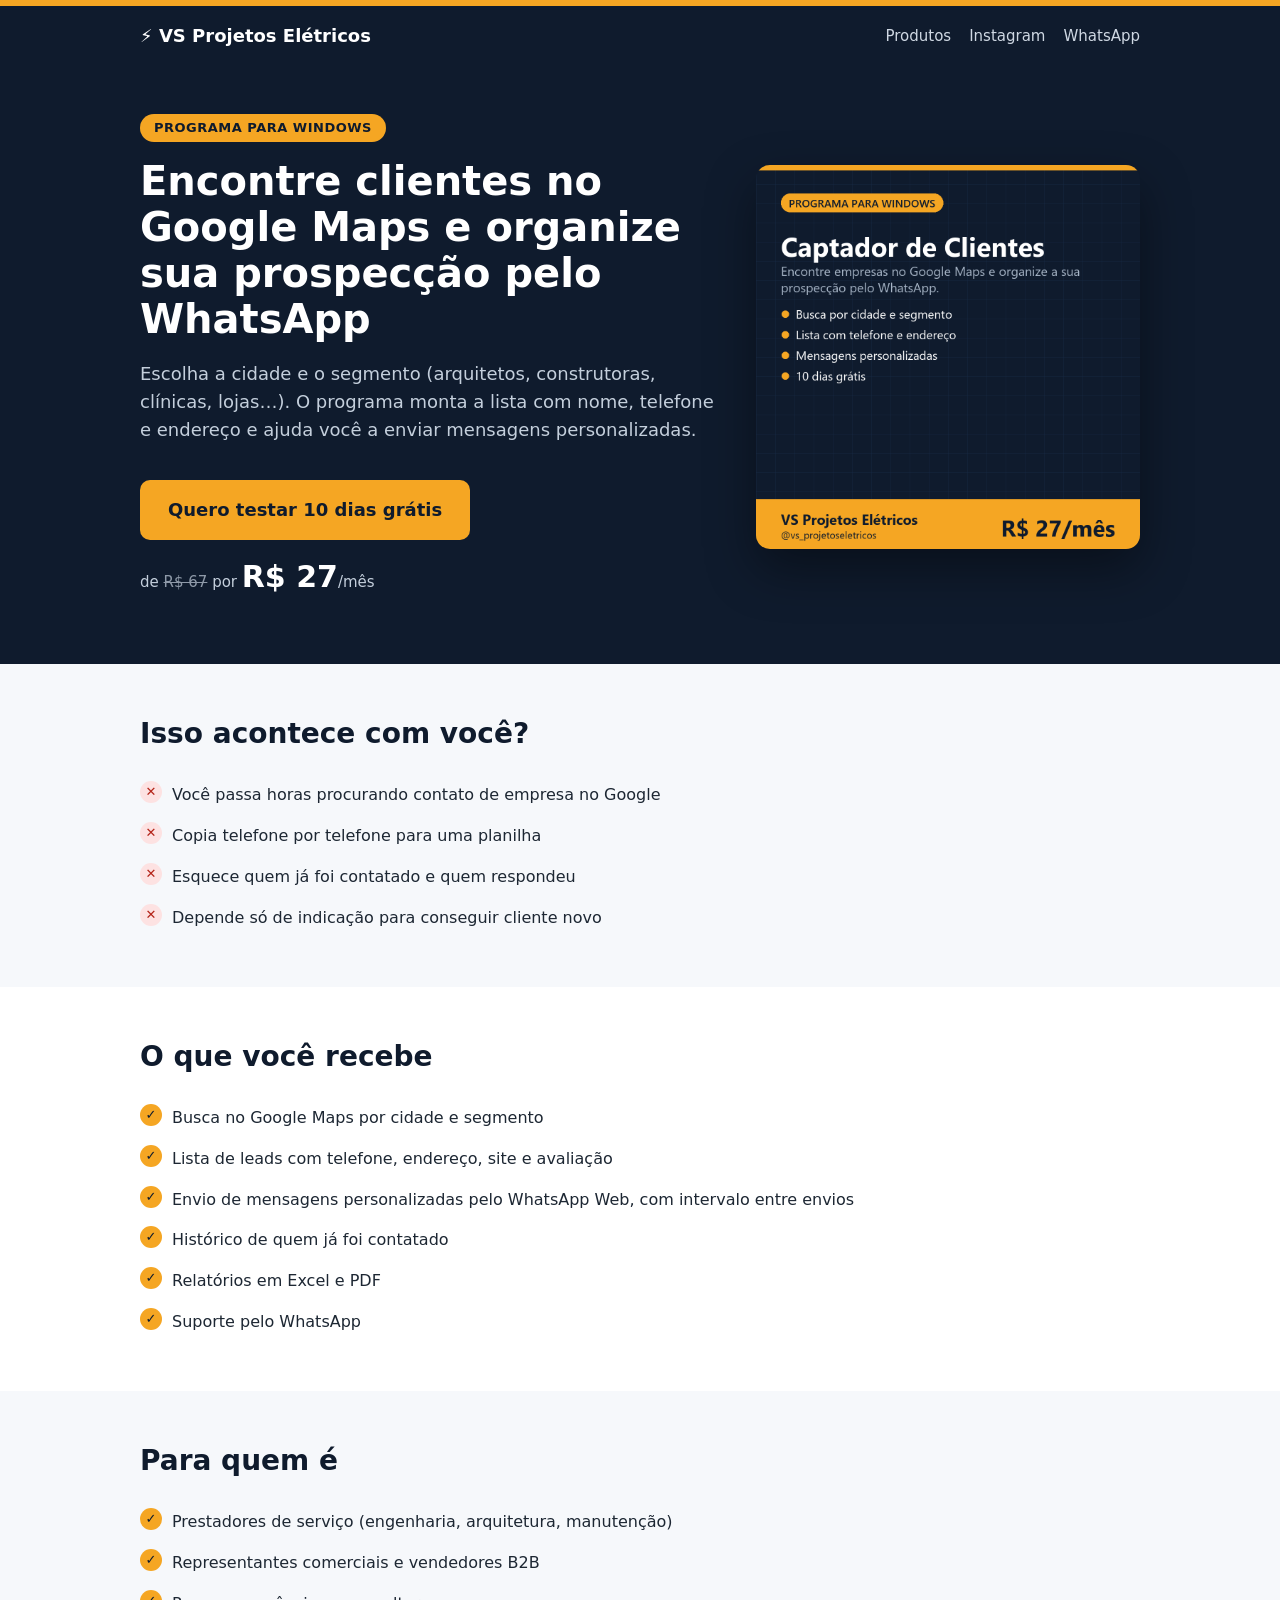
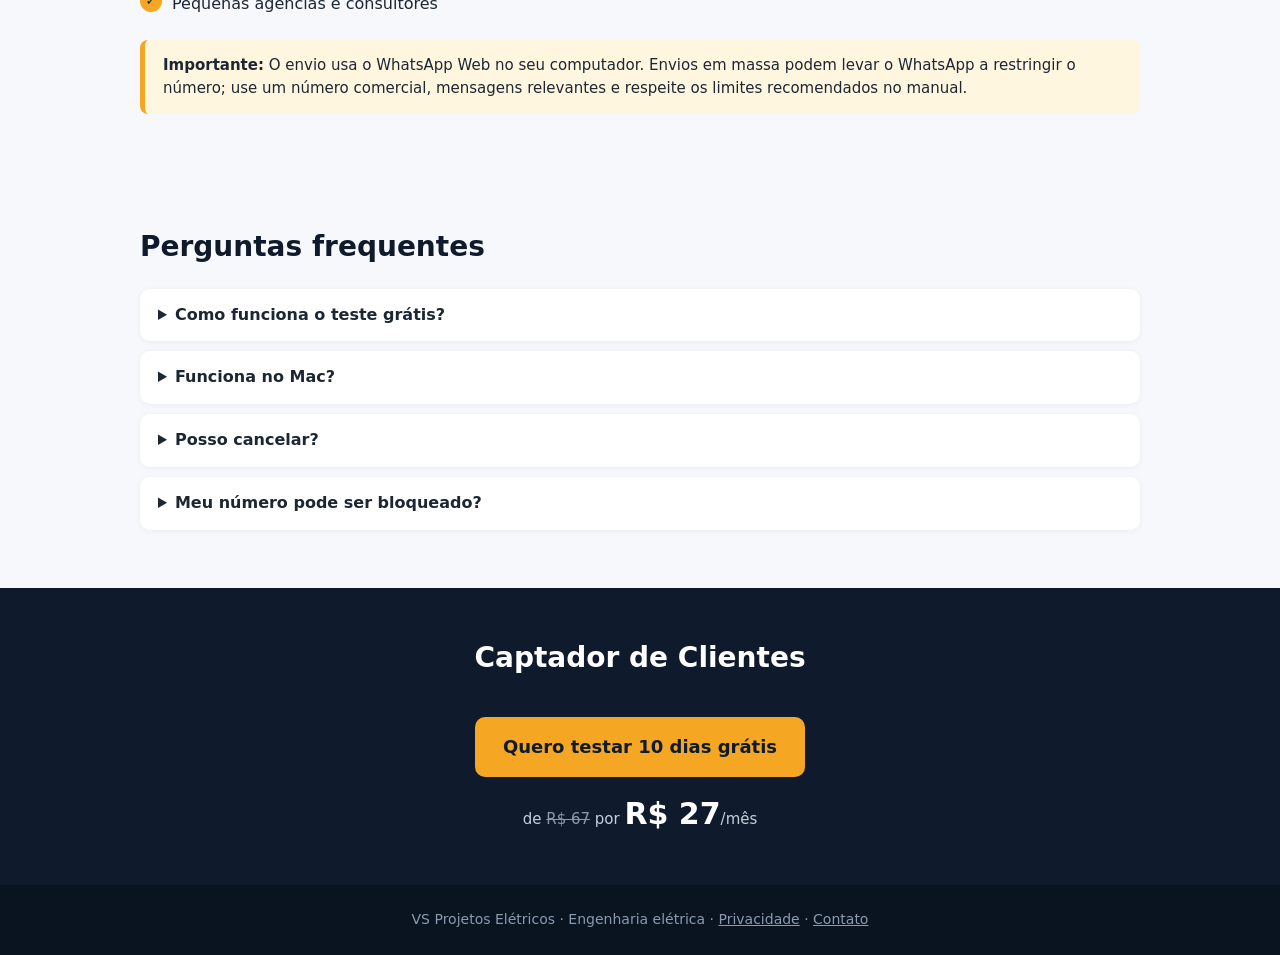
==== captador-de-clientes.html @ 1e4cba0e "Vitrine e páginas de venda VS Projetos Elétricos Co-Authored-By: Claude Opus 5.5 <noreply@anthropic." ====
<!doctype html><html lang="pt-BR"><head><meta charset="utf-8"><meta name="viewport" content="width=device-width,initial-scale=1">
<title>Captador de Clientes · VS Projetos Elétricos</title><meta name="description" content="Escolha a cidade e o segmento (arquitetos, construtoras, clínicas, lojas…). O programa monta a lista com nome, telefone e endereço e ajuda você a enviar mensagens personalizadas."><link rel="stylesheet" href="estilo.css"></head><body>
<header><div class="wrap"><b>⚡ VS Projetos Elétricos</b><nav><a href="index.html">Produtos</a><a href="https://instagram.com/vs_projetoseletricos">Instagram</a><a href="https://wa.me/5511975234861">WhatsApp</a></nav></div></header>
<div class="hero"><div class="wrap"><div><span class="selo">Programa para Windows</span><h1>Encontre clientes no Google Maps e organize sua prospecção pelo WhatsApp</h1><p>Escolha a cidade e o segmento (arquitetos, construtoras, clínicas, lojas…). O programa monta a lista com nome, telefone e endereço e ajuda você a enviar mensagens personalizadas.</p>
<a class="btn" href="https://wa.me/5511975234861?text=Ol%C3%A1%21%20Quero%20testar%20o%20Captador%20de%20Clientes%20por%2010%20dias%20gr%C3%A1tis.">Quero testar 10 dias grátis</a><div class="preco">de <s>R$ 67</s> por <strong>R$ 27</strong>/mês</div></div><img src="img/captador-de-clientes.png" alt="Captador de Clientes"></div></div>
<section><div class="wrap"><h2>Isso acontece com você?</h2><ul class="check dor"><li>Você passa horas procurando contato de empresa no Google</li><li>Copia telefone por telefone para uma planilha</li><li>Esquece quem já foi contatado e quem respondeu</li><li>Depende só de indicação para conseguir cliente novo</li></ul></div></section>
<section style="background:#fff"><div class="wrap"><h2>O que você recebe</h2><ul class="check check"><li>Busca no Google Maps por cidade e segmento</li><li>Lista de leads com telefone, endereço, site e avaliação</li><li>Envio de mensagens personalizadas pelo WhatsApp Web, com intervalo entre envios</li><li>Histórico de quem já foi contatado</li><li>Relatórios em Excel e PDF</li><li>Suporte pelo WhatsApp</li></ul></div></section><section><div class="wrap"><h2>Para quem é</h2><ul class="check check"><li>Prestadores de serviço (engenharia, arquitetura, manutenção)</li><li>Representantes comerciais e vendedores B2B</li><li>Pequenas agências e consultores</li></ul><p class="aviso"><b>Importante:</b> O envio usa o WhatsApp Web no seu computador. Envios em massa podem levar o WhatsApp a restringir o número; use um número comercial, mensagens relevantes e respeite os limites recomendados no manual.</p></div></section><section><div class="wrap"><h2>Perguntas frequentes</h2><details><summary>Como funciona o teste grátis?</summary><p>Você recebe um código válido por 10 dias, sem cartão. Gostou, assina por R$ 27/mês (preço de lançamento; o normal é R$ 67).</p></details><details><summary>Funciona no Mac?</summary><p>Não, por enquanto só Windows 10/11 com o navegador Microsoft Edge.</p></details><details><summary>Posso cancelar?</summary><p>Sim, a qualquer momento, pela plataforma de pagamento.</p></details><details><summary>Meu número pode ser bloqueado?</summary><p>Existe esse risco em qualquer envio em volume pelo WhatsApp. O programa espaça os envios, mas a responsabilidade pelo uso e pelo conteúdo é de quem envia.</p></details></div></section><section class="final"><div class="wrap"><h2>Captador de Clientes</h2><a class="btn" href="https://wa.me/5511975234861?text=Ol%C3%A1%21%20Quero%20testar%20o%20Captador%20de%20Clientes%20por%2010%20dias%20gr%C3%A1tis.">Quero testar 10 dias grátis</a><div class="preco">de <s>R$ 67</s> por <strong>R$ 27</strong>/mês</div></div></section>
<footer>VS Projetos Elétricos · Engenharia elétrica · <a href="privacidade.html">Privacidade</a> · <a href="https://wa.me/5511975234861">Contato</a></footer></body></html>
---- estilo.css ----
:root{--navy:#0F1B2D;--navy2:#182A44;--ambar:#F5A623;--txt:#1d2733;--cinza:#5B6B7F;--fundo:#F6F8FB}
*{box-sizing:border-box}body{margin:0;font-family:'Segoe UI',system-ui,-apple-system,Roboto,sans-serif;color:var(--txt);background:var(--fundo);line-height:1.55}
a{color:inherit}.wrap{max-width:1040px;margin:0 auto;padding:0 20px}
header{background:var(--navy);color:#fff;border-top:6px solid var(--ambar)}header .wrap{display:flex;justify-content:space-between;align-items:center;padding:16px 20px}
header b{font-size:18px}header nav a{color:#cfd8e3;text-decoration:none;margin-left:18px;font-size:15px}
.hero{background:var(--navy);color:#fff;padding:48px 0 64px}.hero .wrap{display:grid;grid-template-columns:1.2fr .8fr;gap:40px;align-items:center}
.selo{display:inline-block;background:var(--ambar);color:var(--navy);font-weight:700;border-radius:20px;padding:4px 14px;font-size:13px;text-transform:uppercase;letter-spacing:.5px}
h1{font-size:40px;line-height:1.15;margin:16px 0}.hero p{color:#c4cfdc;font-size:18px}.hero img{width:100%;border-radius:14px;box-shadow:0 20px 50px rgba(0,0,0,.4)}
.btn{display:inline-block;background:var(--ambar);color:var(--navy);font-weight:700;text-decoration:none;padding:16px 28px;border-radius:10px;font-size:18px;margin-top:18px}
.btn:hover{filter:brightness(1.07)}.preco{margin-top:14px;font-size:15px;color:#c4cfdc}.preco s{opacity:.7}.preco strong{font-size:30px;color:#fff}
section{padding:48px 0}h2{font-size:28px;margin:0 0 20px;color:var(--navy)}
.grid{display:grid;grid-template-columns:repeat(auto-fit,minmax(260px,1fr));gap:16px}
.card{background:#fff;border-radius:12px;padding:20px;box-shadow:0 2px 10px rgba(15,27,45,.06)}
ul.check{list-style:none;padding:0;margin:0}ul.check li{padding:8px 0 8px 32px;position:relative}ul.check li:before{content:'✓';position:absolute;left:0;top:6px;width:22px;height:22px;border-radius:50%;background:var(--ambar);color:var(--navy);font-weight:700;text-align:center;line-height:22px;font-size:13px}
ul.dor li:before{content:'✕';background:#fde2e2;color:#b42318}
ol.passos{padding-left:22px}ol.passos li{padding:6px 0}
.aviso{background:#FFF6E0;border-left:5px solid var(--ambar);padding:14px 18px;border-radius:8px;font-size:15px}
details{background:#fff;border-radius:10px;padding:14px 18px;margin-bottom:10px;box-shadow:0 1px 6px rgba(15,27,45,.05)}summary{font-weight:600;cursor:pointer}
.final{background:var(--navy);color:#fff;text-align:center}.final h2{color:#fff}
footer{background:#0a1320;color:#8a9bb0;font-size:14px;padding:24px 0;text-align:center}
.vitrine .card img{width:100%;border-radius:10px}.vitrine .card h3{margin:12px 0 4px;color:var(--navy)}.vitrine .card a.btn{font-size:15px;padding:10px 18px}
@media(max-width:760px){.hero .wrap{grid-template-columns:1fr}h1{font-size:30px}}
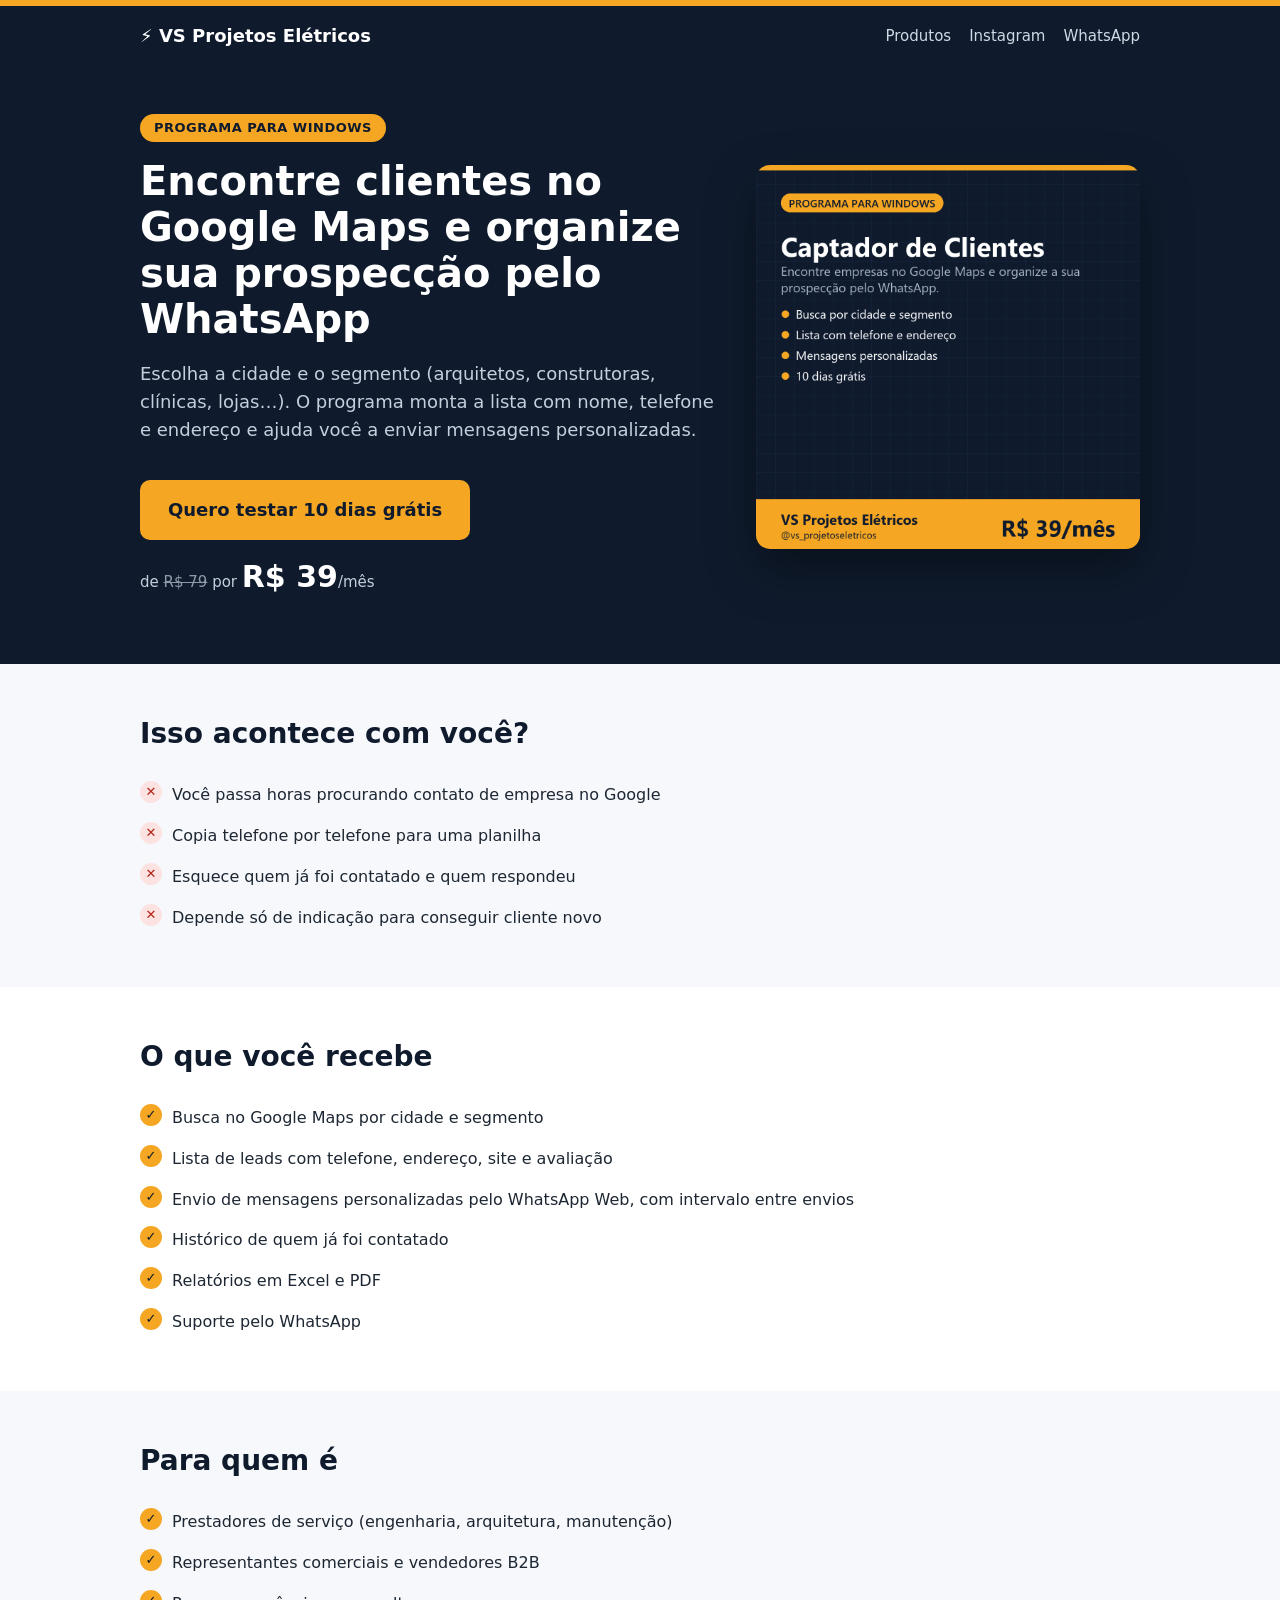
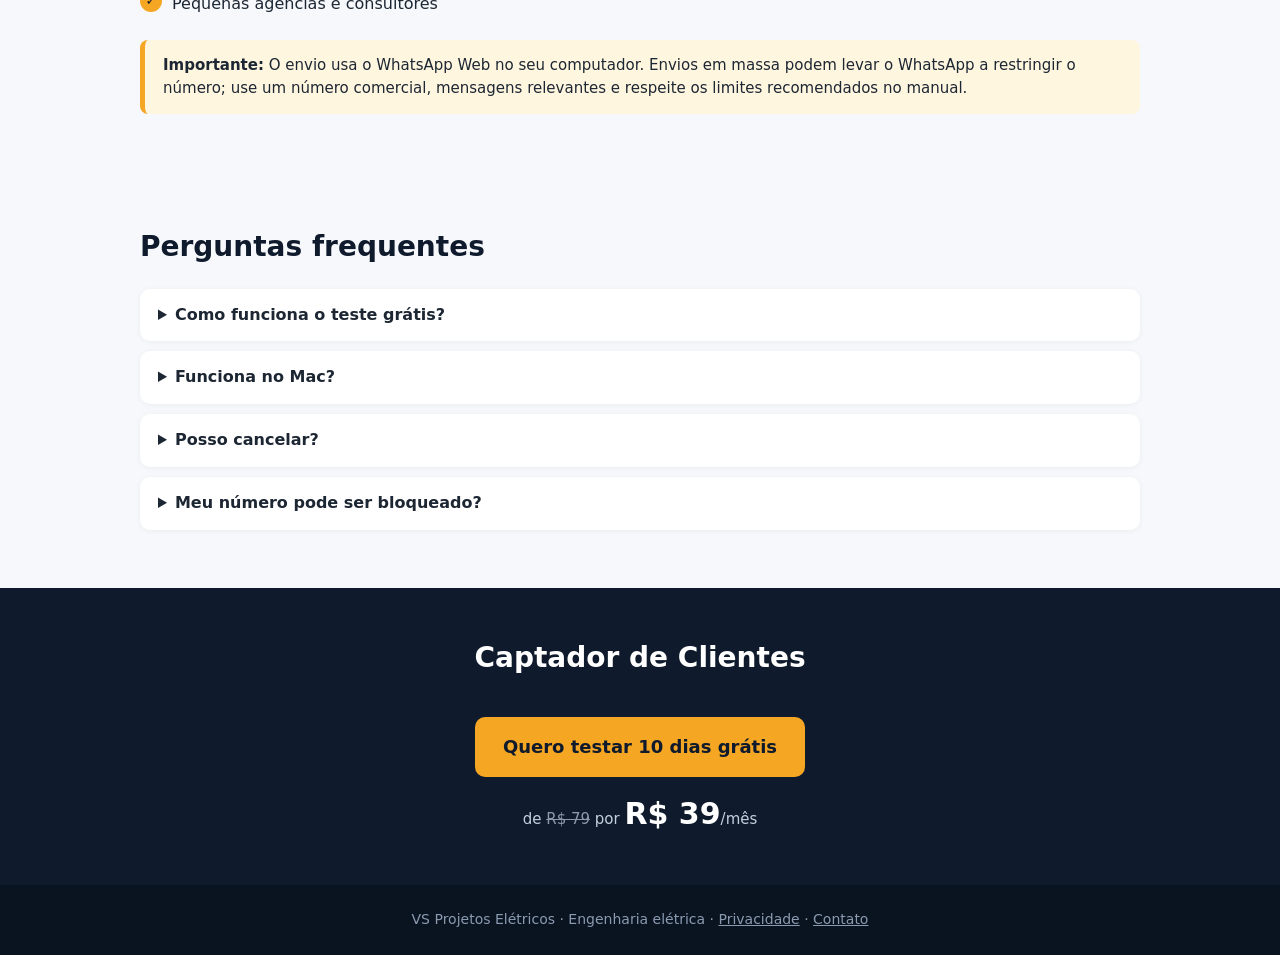
==== commit 4aad1ed5: "Nova tabela de preços Co-Authored-By: Claude Opus 5.5 <noreply@anthropic.com>" ====
--- a/captador-de-clientes.html
+++ b/captador-de-clientes.html
@@ -2,7 +2,7 @@
 <title>Captador de Clientes · VS Projetos Elétricos</title><meta name="description" content="Escolha a cidade e o segmento (arquitetos, construtoras, clínicas, lojas…). O programa monta a lista com nome, telefone e endereço e ajuda você a enviar mensagens personalizadas."><link rel="stylesheet" href="estilo.css"></head><body>
 <header><div class="wrap"><b>⚡ VS Projetos Elétricos</b><nav><a href="index.html">Produtos</a><a href="https://instagram.com/vs_projetoseletricos">Instagram</a><a href="https://wa.me/5511975234861">WhatsApp</a></nav></div></header>
 <div class="hero"><div class="wrap"><div><span class="selo">Programa para Windows</span><h1>Encontre clientes no Google Maps e organize sua prospecção pelo WhatsApp</h1><p>Escolha a cidade e o segmento (arquitetos, construtoras, clínicas, lojas…). O programa monta a lista com nome, telefone e endereço e ajuda você a enviar mensagens personalizadas.</p>
-<a class="btn" href="https://wa.me/5511975234861?text=Ol%C3%A1%21%20Quero%20testar%20o%20Captador%20de%20Clientes%20por%2010%20dias%20gr%C3%A1tis.">Quero testar 10 dias grátis</a><div class="preco">de <s>R$ 67</s> por <strong>R$ 27</strong>/mês</div></div><img src="img/captador-de-clientes.png" alt="Captador de Clientes"></div></div>
+<a class="btn" href="https://wa.me/5511975234861?text=Ol%C3%A1%21%20Quero%20testar%20o%20Captador%20de%20Clientes%20por%2010%20dias%20gr%C3%A1tis.">Quero testar 10 dias grátis</a><div class="preco">de <s>R$ 79</s> por <strong>R$ 39</strong>/mês</div></div><img src="img/captador-de-clientes.png" alt="Captador de Clientes"></div></div>
 <section><div class="wrap"><h2>Isso acontece com você?</h2><ul class="check dor"><li>Você passa horas procurando contato de empresa no Google</li><li>Copia telefone por telefone para uma planilha</li><li>Esquece quem já foi contatado e quem respondeu</li><li>Depende só de indicação para conseguir cliente novo</li></ul></div></section>
-<section style="background:#fff"><div class="wrap"><h2>O que você recebe</h2><ul class="check check"><li>Busca no Google Maps por cidade e segmento</li><li>Lista de leads com telefone, endereço, site e avaliação</li><li>Envio de mensagens personalizadas pelo WhatsApp Web, com intervalo entre envios</li><li>Histórico de quem já foi contatado</li><li>Relatórios em Excel e PDF</li><li>Suporte pelo WhatsApp</li></ul></div></section><section><div class="wrap"><h2>Para quem é</h2><ul class="check check"><li>Prestadores de serviço (engenharia, arquitetura, manutenção)</li><li>Representantes comerciais e vendedores B2B</li><li>Pequenas agências e consultores</li></ul><p class="aviso"><b>Importante:</b> O envio usa o WhatsApp Web no seu computador. Envios em massa podem levar o WhatsApp a restringir o número; use um número comercial, mensagens relevantes e respeite os limites recomendados no manual.</p></div></section><section><div class="wrap"><h2>Perguntas frequentes</h2><details><summary>Como funciona o teste grátis?</summary><p>Você recebe um código válido por 10 dias, sem cartão. Gostou, assina por R$ 27/mês (preço de lançamento; o normal é R$ 67).</p></details><details><summary>Funciona no Mac?</summary><p>Não, por enquanto só Windows 10/11 com o navegador Microsoft Edge.</p></details><details><summary>Posso cancelar?</summary><p>Sim, a qualquer momento, pela plataforma de pagamento.</p></details><details><summary>Meu número pode ser bloqueado?</summary><p>Existe esse risco em qualquer envio em volume pelo WhatsApp. O programa espaça os envios, mas a responsabilidade pelo uso e pelo conteúdo é de quem envia.</p></details></div></section><section class="final"><div class="wrap"><h2>Captador de Clientes</h2><a class="btn" href="https://wa.me/5511975234861?text=Ol%C3%A1%21%20Quero%20testar%20o%20Captador%20de%20Clientes%20por%2010%20dias%20gr%C3%A1tis.">Quero testar 10 dias grátis</a><div class="preco">de <s>R$ 67</s> por <strong>R$ 27</strong>/mês</div></div></section>
+<section style="background:#fff"><div class="wrap"><h2>O que você recebe</h2><ul class="check check"><li>Busca no Google Maps por cidade e segmento</li><li>Lista de leads com telefone, endereço, site e avaliação</li><li>Envio de mensagens personalizadas pelo WhatsApp Web, com intervalo entre envios</li><li>Histórico de quem já foi contatado</li><li>Relatórios em Excel e PDF</li><li>Suporte pelo WhatsApp</li></ul></div></section><section><div class="wrap"><h2>Para quem é</h2><ul class="check check"><li>Prestadores de serviço (engenharia, arquitetura, manutenção)</li><li>Representantes comerciais e vendedores B2B</li><li>Pequenas agências e consultores</li></ul><p class="aviso"><b>Importante:</b> O envio usa o WhatsApp Web no seu computador. Envios em massa podem levar o WhatsApp a restringir o número; use um número comercial, mensagens relevantes e respeite os limites recomendados no manual.</p></div></section><section><div class="wrap"><h2>Perguntas frequentes</h2><details><summary>Como funciona o teste grátis?</summary><p>Você recebe um código válido por 10 dias, sem cartão. Gostou, assina por R$ 39/mês (preço de lançamento; o normal é R$ 79).</p></details><details><summary>Funciona no Mac?</summary><p>Não, por enquanto só Windows 10/11 com o navegador Microsoft Edge.</p></details><details><summary>Posso cancelar?</summary><p>Sim, a qualquer momento, pela plataforma de pagamento.</p></details><details><summary>Meu número pode ser bloqueado?</summary><p>Existe esse risco em qualquer envio em volume pelo WhatsApp. O programa espaça os envios, mas a responsabilidade pelo uso e pelo conteúdo é de quem envia.</p></details></div></section><section class="final"><div class="wrap"><h2>Captador de Clientes</h2><a class="btn" href="https://wa.me/5511975234861?text=Ol%C3%A1%21%20Quero%20testar%20o%20Captador%20de%20Clientes%20por%2010%20dias%20gr%C3%A1tis.">Quero testar 10 dias grátis</a><div class="preco">de <s>R$ 79</s> por <strong>R$ 39</strong>/mês</div></div></section>
 <footer>VS Projetos Elétricos · Engenharia elétrica · <a href="privacidade.html">Privacidade</a> · <a href="https://wa.me/5511975234861">Contato</a></footer></body></html>
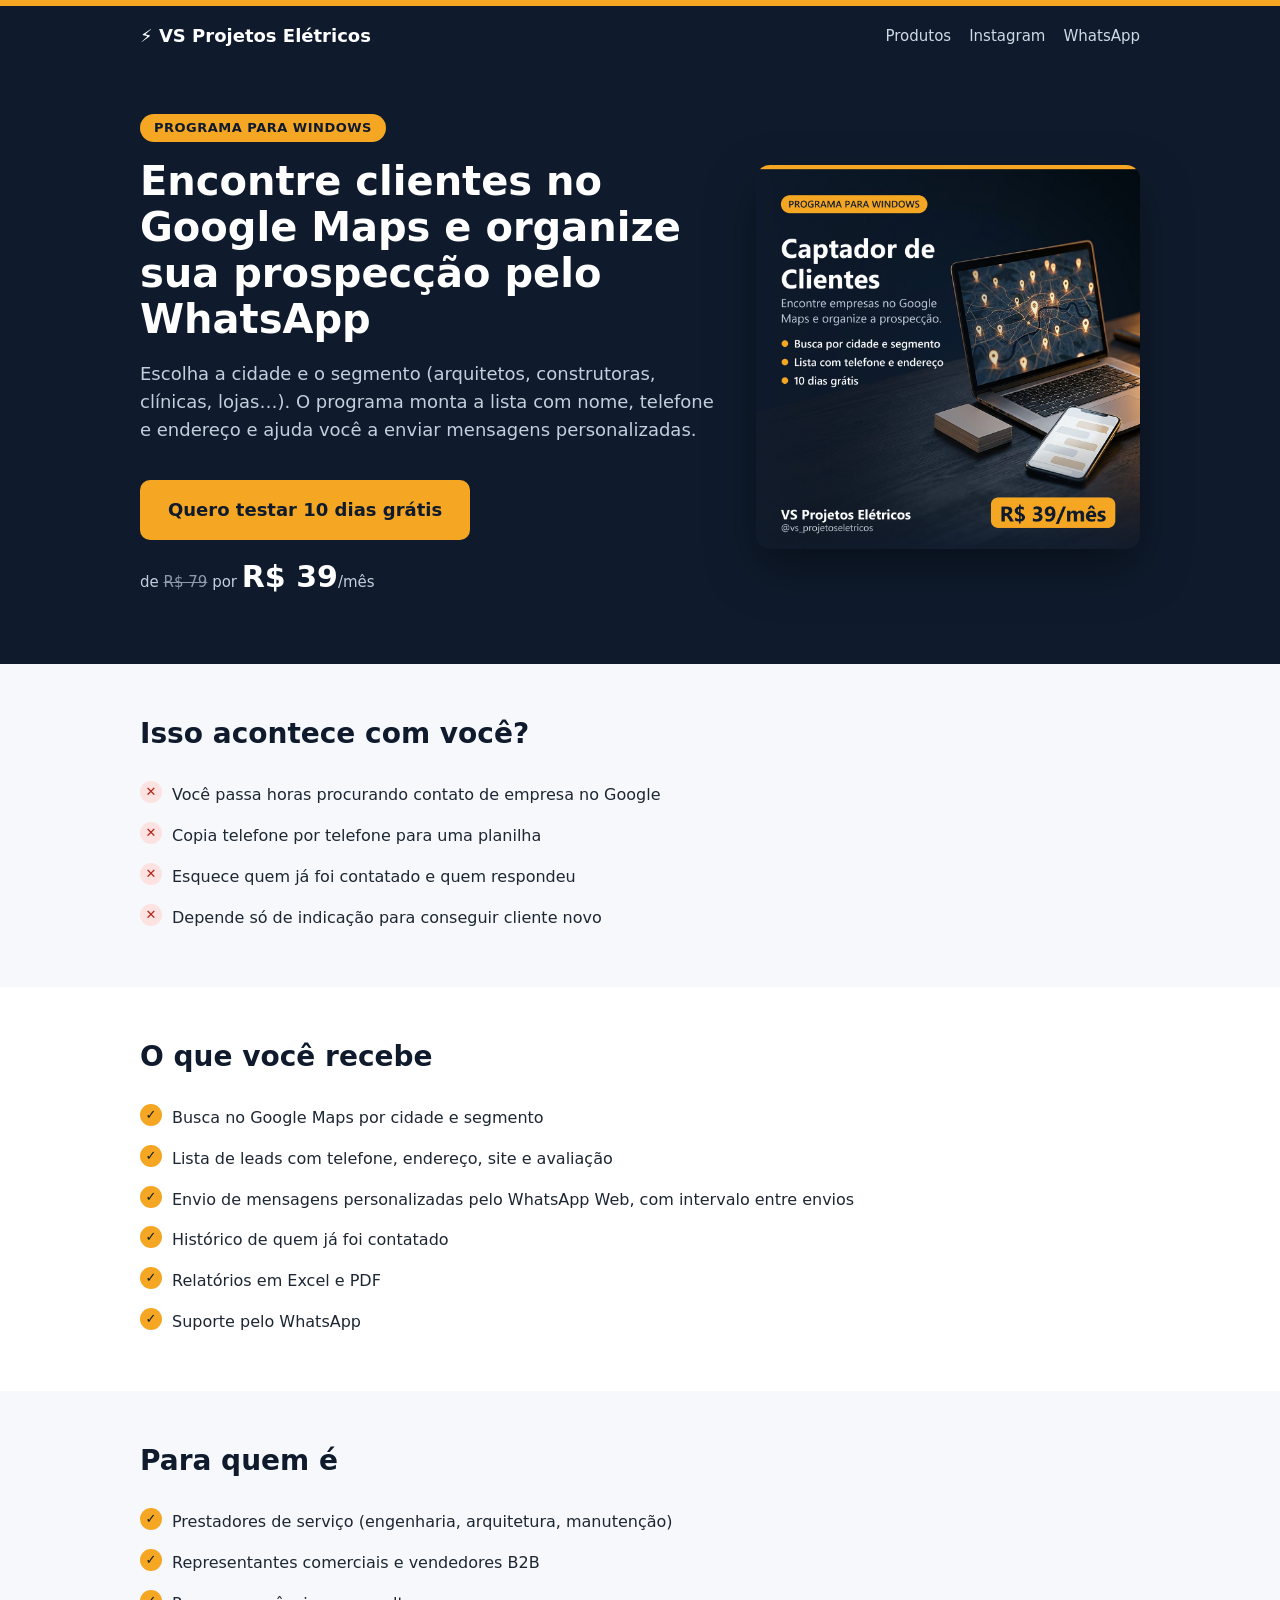
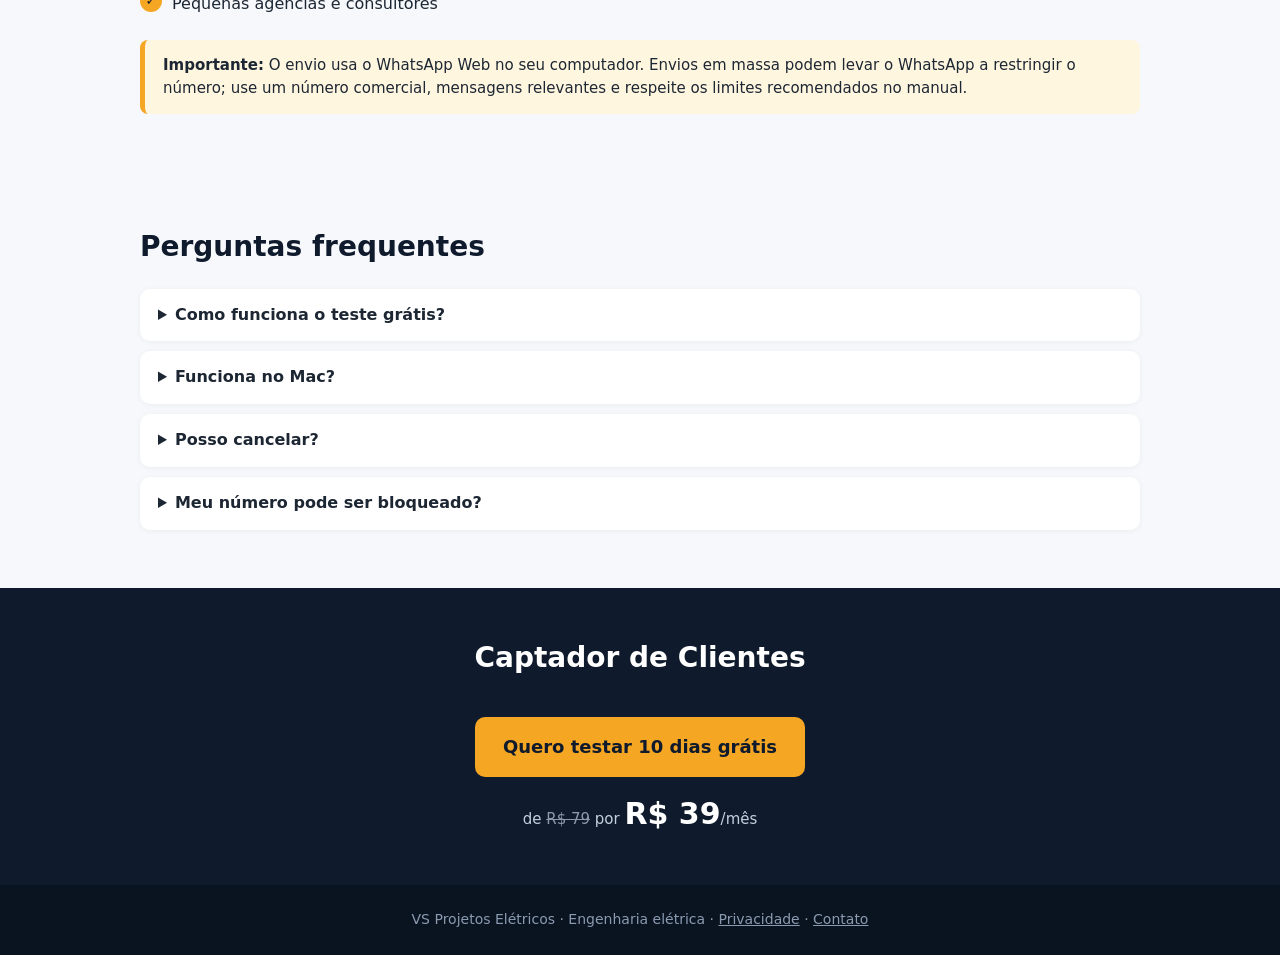
==== commit 269205d6: "Capas novas com ilustração e mais nitidez Co-Authored-By: Claude Opus 5.5 <noreply@anthropic.com>" ====
--- a/captador-de-clientes.html
+++ b/captador-de-clientes.html
@@ -1,8 +1,8 @@
 <!doctype html><html lang="pt-BR"><head><meta charset="utf-8"><meta name="viewport" content="width=device-width,initial-scale=1">
-<title>Captador de Clientes · VS Projetos Elétricos</title><meta name="description" content="Escolha a cidade e o segmento (arquitetos, construtoras, clínicas, lojas…). O programa monta a lista com nome, telefone e endereço e ajuda você a enviar mensagens personalizadas."><link rel="stylesheet" href="estilo.css"></head><body>
+<title>Captador de Clientes · VS Projetos Elétricos</title><meta name="description" content="Escolha a cidade e o segmento (arquitetos, construtoras, clínicas, lojas…). O programa monta a lista com nome, telefone e endereço e ajuda você a enviar mensagens personalizadas."><link rel="stylesheet" href="estilo.css?v=1793378296"></head><body>
 <header><div class="wrap"><b>⚡ VS Projetos Elétricos</b><nav><a href="index.html">Produtos</a><a href="https://instagram.com/vs_projetoseletricos">Instagram</a><a href="https://wa.me/5511975234861">WhatsApp</a></nav></div></header>
 <div class="hero"><div class="wrap"><div><span class="selo">Programa para Windows</span><h1>Encontre clientes no Google Maps e organize sua prospecção pelo WhatsApp</h1><p>Escolha a cidade e o segmento (arquitetos, construtoras, clínicas, lojas…). O programa monta a lista com nome, telefone e endereço e ajuda você a enviar mensagens personalizadas.</p>
-<a class="btn" href="https://wa.me/5511975234861?text=Ol%C3%A1%21%20Quero%20testar%20o%20Captador%20de%20Clientes%20por%2010%20dias%20gr%C3%A1tis.">Quero testar 10 dias grátis</a><div class="preco">de <s>R$ 79</s> por <strong>R$ 39</strong>/mês</div></div><img src="img/captador-de-clientes.png" alt="Captador de Clientes"></div></div>
+<a class="btn" href="https://wa.me/5511975234861?text=Ol%C3%A1%21%20Quero%20testar%20o%20Captador%20de%20Clientes%20por%2010%20dias%20gr%C3%A1tis.">Quero testar 10 dias grátis</a><div class="preco">de <s>R$ 79</s> por <strong>R$ 39</strong>/mês</div></div><img src="img/captador-de-clientes.jpg?v=1793378296" alt="Captador de Clientes"></div></div>
 <section><div class="wrap"><h2>Isso acontece com você?</h2><ul class="check dor"><li>Você passa horas procurando contato de empresa no Google</li><li>Copia telefone por telefone para uma planilha</li><li>Esquece quem já foi contatado e quem respondeu</li><li>Depende só de indicação para conseguir cliente novo</li></ul></div></section>
 <section style="background:#fff"><div class="wrap"><h2>O que você recebe</h2><ul class="check check"><li>Busca no Google Maps por cidade e segmento</li><li>Lista de leads com telefone, endereço, site e avaliação</li><li>Envio de mensagens personalizadas pelo WhatsApp Web, com intervalo entre envios</li><li>Histórico de quem já foi contatado</li><li>Relatórios em Excel e PDF</li><li>Suporte pelo WhatsApp</li></ul></div></section><section><div class="wrap"><h2>Para quem é</h2><ul class="check check"><li>Prestadores de serviço (engenharia, arquitetura, manutenção)</li><li>Representantes comerciais e vendedores B2B</li><li>Pequenas agências e consultores</li></ul><p class="aviso"><b>Importante:</b> O envio usa o WhatsApp Web no seu computador. Envios em massa podem levar o WhatsApp a restringir o número; use um número comercial, mensagens relevantes e respeite os limites recomendados no manual.</p></div></section><section><div class="wrap"><h2>Perguntas frequentes</h2><details><summary>Como funciona o teste grátis?</summary><p>Você recebe um código válido por 10 dias, sem cartão. Gostou, assina por R$ 39/mês (preço de lançamento; o normal é R$ 79).</p></details><details><summary>Funciona no Mac?</summary><p>Não, por enquanto só Windows 10/11 com o navegador Microsoft Edge.</p></details><details><summary>Posso cancelar?</summary><p>Sim, a qualquer momento, pela plataforma de pagamento.</p></details><details><summary>Meu número pode ser bloqueado?</summary><p>Existe esse risco em qualquer envio em volume pelo WhatsApp. O programa espaça os envios, mas a responsabilidade pelo uso e pelo conteúdo é de quem envia.</p></details></div></section><section class="final"><div class="wrap"><h2>Captador de Clientes</h2><a class="btn" href="https://wa.me/5511975234861?text=Ol%C3%A1%21%20Quero%20testar%20o%20Captador%20de%20Clientes%20por%2010%20dias%20gr%C3%A1tis.">Quero testar 10 dias grátis</a><div class="preco">de <s>R$ 79</s> por <strong>R$ 39</strong>/mês</div></div></section>
 <footer>VS Projetos Elétricos · Engenharia elétrica · <a href="privacidade.html">Privacidade</a> · <a href="https://wa.me/5511975234861">Contato</a></footer></body></html>
